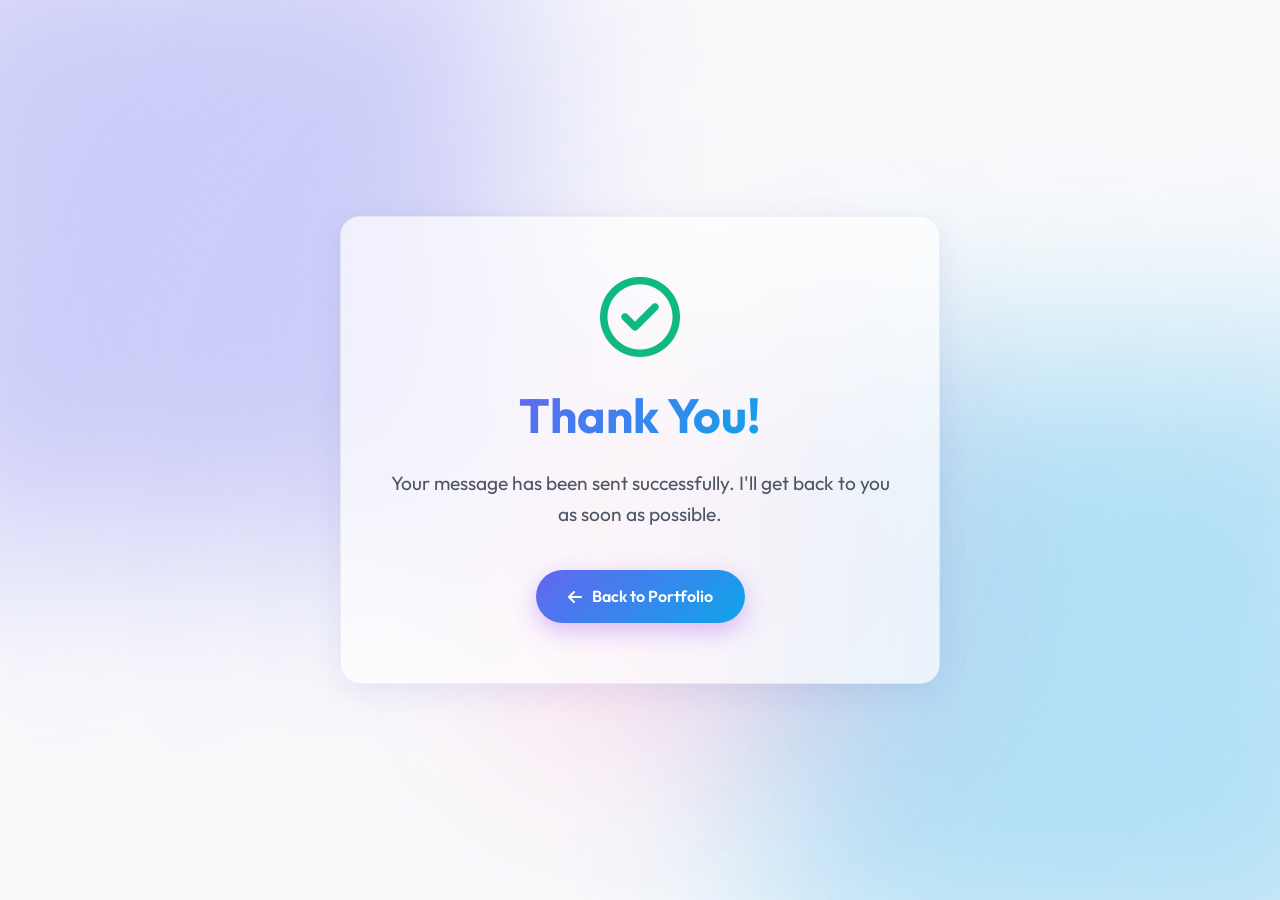
==== thankyou.html @ 8480499a "Add files via upload" ====
<!DOCTYPE html>
<html lang="en">
<head>
    <meta charset="UTF-8">
    <meta name="viewport" content="width=device-width, initial-scale=1.0">
    <title>Thank You - Shashwat Saini</title>
    <link rel="icon" type="image/svg+xml" href="favicon.svg">

    <!-- Google Fonts -->
    <link rel="preconnect" href="https://fonts.googleapis.com">
    <link rel="preconnect" href="https://fonts.gstatic.com" crossorigin>
    <link href="https://fonts.googleapis.com/css2?family=Bitcount+Grid+Double+Ink&family=Outfit:wght@300;400;500;600&family=Playfair+Display:ital,wght@0,600;0,700;1,600&display=swap" rel="stylesheet">
    
    <!-- FontAwesome styling for icons -->
    <link rel="stylesheet" href="https://cdnjs.cloudflare.com/ajax/libs/font-awesome/6.4.0/css/all.min.css">
    
    <!-- Custom CSS Base -->
    <link rel="stylesheet" href="style.css">
    
    <!-- Inbuilt specific CSS for Thank You Page -->
    <style>
        .thank-you-wrapper {
            min-height: 100vh;
            display: flex;
            align-items: center;
            justify-content: center;
            text-align: center;
            padding: 20px;
        }
        .thank-you-card {
            padding: 60px 40px;
            max-width: 600px;
            width: 100%;
            display: flex;
            flex-direction: column;
            align-items: center;
        }
        .success-icon {
            font-size: 5rem;
            color: #10b981; /* Green success color */
            margin-bottom: 20px;
            animation: popIn 0.5s cubic-bezier(0.175, 0.885, 0.32, 1.275) forwards;
        }
        .thank-you-title {
            font-size: 3rem;
            margin-bottom: 15px;
        }
        .thank-you-text {
            font-size: 1.2rem;
            color: var(--text-muted);
            margin-bottom: 40px;
        }
        @keyframes popIn {
            0% { transform: scale(0); opacity: 0; }
            100% { transform: scale(1); opacity: 1; }
        }
    </style>
</head>
<body data-theme="light">
    <!-- Fluid Animated Background Mesh -->
    <div class="bg-mesh">
        <div class="blob blob-1"></div>
        <div class="blob blob-2"></div>
        <div class="blob blob-3"></div>
    </div>

    <!-- Main Content -->
    <main>
        <section class="thank-you-wrapper">
            <div class="glass-card thank-you-card">
                <i class="fa-regular fa-circle-check success-icon"></i>
                <h1 class="thank-you-title highlight-accent">Thank You!</h1>
                <p class="thank-you-text">Your message has been sent successfully. I'll get back to you as soon as possible.</p>
                
                <a href="index.html" class="btn btn-primary">
                    <i class="fa-solid fa-arrow-left"></i> Back to Portfolio
                </a>
            </div>
        </section>
    </main>
    
    <!-- Include script for theme behavior -->
    <script>
        // Check localStorage for saved theme to apply immediately on thank you page
        const savedTheme = localStorage.getItem('portfolio-theme');
        if (savedTheme) {
            document.body.setAttribute('data-theme', savedTheme);
        }
    </script>
</body>
</html>
---- style.css ----
/* ===============================
   CSS VARIABLES & THEME SYSTEM
=============================== */
:root {
    /* Transitions & Physics */
    --transition: all 0.4s cubic-bezier(0.25, 0.8, 0.25, 1);

    /* Layout */
    --max-width: 1200px;
}

[data-theme="dark"] {
    /* Primary Colors */
    --bg-base: #02446a;
    --text-main: #f0f0f5;
    --text-muted: #a1a3af;

    /* Gradients & Accents */
    /* Indigo-Violet-Cyan Theme */
    --accent-primary: #71acef;
    --accent-secondary: #00d2ff;
    --accent-gradient: linear-gradient(135deg, var(--accent-primary), var(--accent-secondary));

    /* Glassmorphism Variables */
    --glass-bg: rgba(20, 22, 28, 0.6);
    --glass-border: rgba(255, 255, 255, 0.08);
    --glass-shadow: 0 8px 32px rgba(0, 0, 0, 0.3);

    /* Element Backgrounds */
    --card-bg: rgba(30, 32, 40, 0.4);
    --nav-bg: rgba(15, 17, 21, 0.85);
}

[data-theme="light"] {
    --bg-base: #f9f9fb;
    --text-main: #111827;
    --text-muted: #4b5563;

    --accent-primary: #6366f1;
    --accent-secondary: #0ea5e9;
    --accent-gradient: linear-gradient(135deg, var(--accent-primary), var(--accent-secondary));

    --glass-bg: rgba(255, 255, 255, 0.7);
    --glass-border: rgba(0, 0, 0, 0.05);
    --glass-shadow: 0 8px 32px rgba(31, 38, 135, 0.08);

    --card-bg: rgba(255, 255, 255, 0.8);
    --nav-bg: rgba(249, 249, 251, 0.9);
}

/* ===============================
   RESET & BASE STYLES
=============================== */
* {
    margin: 0;
    padding: 0;
    box-sizing: border-box;
}

html {
    scroll-behavior: smooth;
}

body {
    font-family: 'Outfit', sans-serif;
    font-size: 15px;
    background-color: var(--bg-base);
    color: var(--text-main);
    line-height: 1.6;
    overflow-x: hidden;
    transition: background-color 0.5s ease, color 0.5s ease;
}

h1,
h2,
h3,
h4 {
    font-family: 'Outfit', sans-serif;
}

.logo {
    font-family: 'Bitcount Grid Double Ink', monospace;
}

a {
    text-decoration: none;
    color: inherit;
    transition: var(--transition);
}

.container {
    max-width: var(--max-width);
    margin: 0 auto;
    padding: 0 20px;
}

.section {
    padding: 100px 0;
    position: relative;
    z-index: 2;
}

.section-title {
    font-size: 2.5rem;
    font-weight: 700;
    margin-bottom: 50px;
    position: relative;
    display: inline-block;
}

.section-title::after {
    content: '';
    position: absolute;
    bottom: -10px;
    left: 0;
    width: 60%;
    height: 4px;
    background: var(--accent-gradient);
    border-radius: 2px;
}

.text-center {
    text-align: center;
}

.text-center .section-title::after {
    left: 50%;
    transform: translateX(-50%);
}

.highlight-accent {
    background: var(--accent-gradient);
    -webkit-background-clip: text;
    background-clip: text;
    -webkit-text-fill-color: transparent;
    font-weight: bold;
}

/* ===============================
   PREMIUM BACKGROUND ANIMATION
=============================== */
.bg-mesh {
    position: fixed;
    top: 0;
    left: 0;
    width: 100vw;
    height: 100vh;
    z-index: 0;
    overflow: hidden;
    pointer-events: none;
    background: radial-gradient(circle at 50% 50%, rgba(15, 17, 21, 0) 0%, var(--bg-base) 100%);
}

.blob {
    position: absolute;
    filter: blur(100px);
    z-index: -1;
    opacity: 0.5;
    animation: float 20s infinite ease-in-out alternate;
}

.blob-1 {
    top: -10%;
    left: -10%;
    width: 50vw;
    height: 50vw;
    background: var(--accent-primary);
    animation-delay: 0s;
}

.blob-2 {
    bottom: -10%;
    right: -10%;
    width: 50vw;
    height: 50vw;
    background: var(--accent-secondary);
    animation-delay: -5s;
    animation-direction: alternate-reverse;
}

.blob-3 {
    top: 40%;
    left: 40%;
    width: 30vw;
    height: 30vw;
    background: rgba(255, 0, 128, 0.4);
    animation-delay: -10s;
}

@keyframes float {
    0% {
        transform: translate(0, 0) scale(1);
    }

    33% {
        transform: translate(5vw, 10vh) scale(1.1);
    }

    66% {
        transform: translate(-10vw, 5vh) scale(0.9);
    }

    100% {
        transform: translate(0, -5vh) scale(1);
    }
}

[data-theme="light"] .blob {
    opacity: 0.3;
}

/* ===============================
   SCROLL PROGRESS BAR
=============================== */
.scroll-progress-container {
    position: fixed;
    top: 0;
    left: 0;
    width: 100%;
    height: 4px;
    background: transparent;
    z-index: 9999;
}

.scroll-progress {
    height: 100%;
    background: var(--accent-gradient);
    width: 0%;
    transition: width 0.1s ease-out;
}

/* ===============================
   GLASSMORPHISM UTILITIES
=============================== */
.glass-card {
    background: var(--glass-bg);
    backdrop-filter: blur(16px);
    -webkit-backdrop-filter: blur(16px);
    border: 1px solid var(--glass-border);
    border-radius: 20px;
    box-shadow: var(--glass-shadow);
    transition: var(--transition);
}

.glass-card:hover {
    transform: translateY(-5px);
    border-color: rgba(255, 255, 255, 0.2);
    box-shadow: 0 15px 40px rgba(0, 0, 0, 0.4);
}

[data-theme="light"] .glass-card:hover {
    border-color: rgba(0, 0, 0, 0.1);
    box-shadow: 0 15px 40px rgba(0, 0, 0, 0.1);
}

/* ===============================
   NAVIGATION
=============================== */
.navbar {
    position: fixed;
    top: 0;
    width: 100%;
    z-index: 1000;
    transition: var(--transition);
    padding: 25px 0;
}

.navbar.scrolled {
    padding: 15px 0;
    background: var(--nav-bg);
    backdrop-filter: blur(20px);
    -webkit-backdrop-filter: blur(20px);
    border-bottom: 1px solid var(--glass-border);
    box-shadow: 0 4px 30px rgba(0, 0, 0, 0.1);
}

.nav-container {
    max-width: var(--max-width);
    margin: 0 auto;
    padding: 0 20px;
    display: flex;
    justify-content: space-between;
    align-items: center;
}

.logo {
    font-size: 1.5rem;
    font-weight: 400;
    background: var(--accent-gradient);
    -webkit-background-clip: text;
    background-clip: text;
    -webkit-text-fill-color: transparent;
    letter-spacing: 2px;
}

.nav-links {
    display: flex;
    list-style: none;
    gap: 30px;
}

.nav-link {
    font-weight: 500;
    font-size: 1rem;
    position: relative;
    padding: 5px 0;
}

.nav-link::after {
    content: '';
    position: absolute;
    bottom: 0;
    left: 0;
    width: 0;
    height: 2px;
    background: var(--accent-gradient);
    transition: var(--transition);
    border-radius: 2px;
}

.nav-link:hover::after,
.nav-link.active::after {
    width: 100%;
}

.nav-actions {
    display: flex;
    align-items: center;
    gap: 15px;
}

.theme-toggle {
    background: var(--glass-bg);
    backdrop-filter: blur(16px);
    -webkit-backdrop-filter: blur(16px);
    border: 1px solid var(--glass-border);
    color: var(--text-main);
    font-size: 1.2rem;
    cursor: pointer;
    transition: all 0.4s cubic-bezier(0.175, 0.885, 0.32, 1.275);
    border-radius: 50%;
    width: 46px;
    height: 46px;
    display: flex;
    align-items: center;
    justify-content: center;
    box-shadow: var(--glass-shadow);
    position: relative;
    z-index: 10;
}

.theme-toggle:hover {
    transform: translateY(-3px) scale(1.05) rotate(15deg);
    color: var(--accent-primary);
    border-color: var(--accent-primary);
}

.theme-toggle:active {
    transform: scale(0.9) rotate(-10deg);
}

[data-theme="dark"] .theme-toggle:hover {
    color: #ffdf00;
    border-color: rgba(255, 223, 0, 0.5);
    box-shadow: 0 0 15px rgba(255, 223, 0, 0.3);
}

[data-theme="light"] .theme-toggle:hover {
    color: #6366f1;
    border-color: rgba(99, 102, 241, 0.5);
    box-shadow: 0 0 15px rgba(99, 102, 241, 0.3);
}

/* ===============================
   BUTTONS
=============================== */
.btn {
    display: inline-flex;
    align-items: center;
    justify-content: center;
    gap: 10px;
    padding: 14px 32px;
    border-radius: 50px;
    font-weight: 600;
    font-size: 1rem;
    cursor: pointer;
    transition: var(--transition);
    border: none;
    outline: none;
}

.btn-primary {
    background: var(--accent-gradient);
    color: white;
    box-shadow: 0 8px 25px rgba(138, 43, 226, 0.3);
}

.btn-primary:hover {
    transform: translateY(-3px);
    box-shadow: 0 12px 30px rgba(138, 43, 226, 0.5);
    color: white;
}

.btn-secondary {
    background: transparent;
    color: var(--text-main);
    border: 1px solid var(--text-main);
}

.btn-secondary:hover {
    background: var(--text-main);
    color: var(--bg-base);
    transform: translateY(-3px);
}

.btn-large {
    padding: 18px 45px;
    font-size: 1.1rem;
}

/* ===============================
   HERO SECTION
=============================== */
.hero {
    min-height: 100vh;
    display: flex;
    align-items: center;
    justify-content: center;
    text-align: center;
    padding-top: 100px;
    /* Offset for navbar */
}

.hero-content {
    max-width: 800px;
}

.hero-title {
    font-size: 4rem;
    line-height: 1.1;
    letter-spacing: -1.5px;
    margin-bottom: 20px;
}

.hero-subtitle {
    font-size: 1.5rem;
    color: var(--text-muted);
    margin-bottom: 25px;
    font-weight: 400;
}

.hero-desc {
    font-size: 1.2rem;
    color: var(--text-muted);
    max-width: 600px;
    margin: 0 auto 40px;
}

.hero-buttons {
    display: flex;
    gap: 20px;
    justify-content: center;
}

.scroll-down-icon {
    position: absolute;
    bottom: 40px;
    left: 50%;
    transform: translateX(-50%);
    font-size: 1.5rem;
    animation: bounce 2s infinite;
    color: var(--text-muted);
}

@keyframes bounce {

    0%,
    20%,
    50%,
    80%,
    100% {
        transform: translateY(0) translateX(-50%);
    }

    40% {
        transform: translateY(-20px) translateX(-50%);
    }

    60% {
        transform: translateY(-10px) translateX(-50%);
    }
}

/* ===============================
   ABOUT SECTION
=============================== */
.about-grid {
    display: grid;
    grid-template-columns: 1fr 1fr;
    gap: 60px;
    align-items: center;
}

.about-image {
    width: 100%;
    aspect-ratio: 1;
    border-radius: 30px;
    display: flex;
    align-items: center;
    justify-content: center;
    background: linear-gradient(135deg, rgba(255, 255, 255, 0.1), rgba(0, 0, 0, 0.2));
}

.placeholder-icon {
    font-size: 5rem;
    color: var(--text-muted);
    opacity: 0.5;
}

.about-text h3 {
    font-size: 1.8rem;
    margin-bottom: 20px;
}

.about-text p {
    font-size: 1.1rem;
    color: var(--text-muted);
    margin-bottom: 20px;
}

.interests {
    display: flex;
    flex-wrap: wrap;
    gap: 15px;
    margin-top: 30px;
}

.interest-tag {
    padding: 10px 20px;
    border-radius: 30px;
    background: var(--card-bg);
    border: 1px solid var(--glass-border);
    font-weight: 500;
    display: flex;
    align-items: center;
    gap: 8px;
    font-size: 0.95rem;
}

/* ===============================
   EDUCATION TIMELINE
=============================== */
.timeline {
    position: relative;
    max-width: 800px;
    margin: 0 auto;
}

.timeline::after {
    content: '';
    position: absolute;
    width: 2px;
    background: rgba(255, 255, 255, 0.1);
    top: 0;
    bottom: 0;
    left: 30px;
}

[data-theme="light"] .timeline::after {
    background: rgba(0, 0, 0, 0.1);
}

.timeline-item {
    padding-left: 80px;
    position: relative;
    margin-bottom: 40px;
}

.timeline-dot {
    position: absolute;
    left: 21px;
    top: 10px;
    width: 20px;
    height: 20px;
    border-radius: 50%;
    background: var(--accent-gradient);
    z-index: 1;
    box-shadow: 0 0 10px var(--accent-primary);
}

.timeline-content {
    padding: 30px;
}

.timeline-date {
    display: inline-block;
    font-weight: 600;
    margin-bottom: 10px;
    letter-spacing: 1px;
    text-transform: uppercase;
    font-size: 0.85rem;
}

.timeline-degree {
    font-size: 1.5rem;
    margin-bottom: 5px;
}

.timeline-university {
    color: var(--text-muted);
    font-weight: 500;
    margin-bottom: 15px;
}

/* ===============================
   SKILLS SECTION
=============================== */
.skills-grid {
    display: grid;
    grid-template-columns: repeat(auto-fit, minmax(300px, 1fr));
    gap: 30px;
}

.skill-category {
    padding: 40px 30px;
}

.skill-header {
    display: flex;
    align-items: center;
    margin-bottom: 30px;
    gap: 15px;
}

.skill-icon {
    font-size: 2rem;
}

.skill-header h3 {
    font-size: 1.3rem;
}

.skill-tags {
    display: flex;
    flex-wrap: wrap;
    gap: 12px;
}

.skill-tag {
    padding: 10px 20px;
    background: var(--card-bg);
    border: 1px solid var(--glass-border);
    border-radius: 30px;
    font-size: 0.9rem;
    font-weight: 500;
    color: var(--text-main);
    transition: var(--transition);
}

.skill-tag:hover {
    background: var(--accent-gradient);
    color: white;
    transform: translateY(-2px);
    border-color: transparent;
}

/* ===============================
   RESUME SECTION
=============================== */
.resume-card {
    padding: 60px;
    max-width: 800px;
    margin: 0 auto;
    display: flex;
    flex-direction: column;
    align-items: center;
    gap: 30px;
}

.resume-content h2 {
    font-size: 2.5rem;
    margin-bottom: 15px;
}

.resume-content p {
    color: var(--text-muted);
    font-size: 1.1rem;
}

/* ===============================
   CONTACT SECTION
=============================== */
.contact-wrapper {
    display: grid;
    grid-template-columns: 1fr 1.5fr;
    gap: 40px;
}

.contact-info {
    padding: 40px;
}

.contact-subtitle {
    color: var(--text-muted);
    margin: 15px 0 30px;
}

.contact-method {
    display: flex;
    align-items: center;
    gap: 20px;
    margin-bottom: 25px;
}

.icon-box {
    width: 50px;
    height: 50px;
    border-radius: 12px;
    background: var(--accent-gradient);
    display: flex;
    align-items: center;
    justify-content: center;
    font-size: 1.5rem;
    color: white;
}

.method-text h4 {
    color: var(--text-muted);
    font-weight: 500;
    font-size: 0.9rem;
}

.method-text a {
    font-weight: 600;
    font-size: 1.1rem;
}

.method-text a:hover {
    color: var(--accent-secondary);
}

.contact-form-wrapper {
    padding: 40px;
}

.form-group.row {
    display: grid;
    grid-template-columns: 1fr 1fr;
    gap: 20px;
}

.input-field {
    margin-bottom: 25px;
}

.input-field label {
    display: block;
    margin-bottom: 8px;
    font-weight: 500;
    color: var(--text-muted);
}

.input-field input,
.input-field textarea {
    width: 100%;
    padding: 15px 20px;
    background: var(--card-bg);
    border: 1px solid var(--glass-border);
    border-radius: 12px;
    color: var(--text-main);
    font-family: inherit;
    font-size: 1rem;
    transition: var(--transition);
}

.input-field input:focus,
.input-field textarea:focus {
    outline: none;
    border-color: var(--accent-secondary);
    box-shadow: 0 0 10px rgba(0, 210, 255, 0.2);
}

.submit-btn {
    width: 100%;
}

/* ===============================
   FOOTER & BACK TO TOP
=============================== */
.footer {
    padding: 30px 0;
    border-top: 1px solid var(--glass-border);
    color: var(--text-muted);
}

.back-to-top {
    position: fixed;
    bottom: 30px;
    right: 30px;
    width: 50px;
    height: 50px;
    border-radius: 50%;
    display: flex;
    align-items: center;
    justify-content: center;
    font-size: 1.2rem;
    z-index: 999;
    opacity: 0;
    visibility: hidden;
    transform: translateY(20px);
}

.back-to-top.active {
    opacity: 1;
    visibility: visible;
    transform: translateY(0);
}

/* ===============================
   RESPONSIVE DESIGN (MOBILE)
=============================== */
@media (max-width: 991px) {
    .hero-title {
        font-size: 4rem;
    }

    .hero-subtitle {
        font-size: 1.5rem;
    }

    .about-grid,
    .contact-wrapper {
        grid-template-columns: 1fr;
    }

    .about-image {
        max-width: 400px;
        margin: 0 auto;
    }
}

@media (max-width: 768px) {
    .nav-links {
        display: none;
        /* In a real app add a hamburger menu */
    }

    .hero-title {
        font-size: 3rem;
    }

    .section {
        padding: 70px 0;
    }

    .form-group.row {
        grid-template-columns: 1fr;
    }

    .hero-buttons {
        flex-direction: column;
    }

    .resume-card {
        padding: 40px 20px;
    }
}
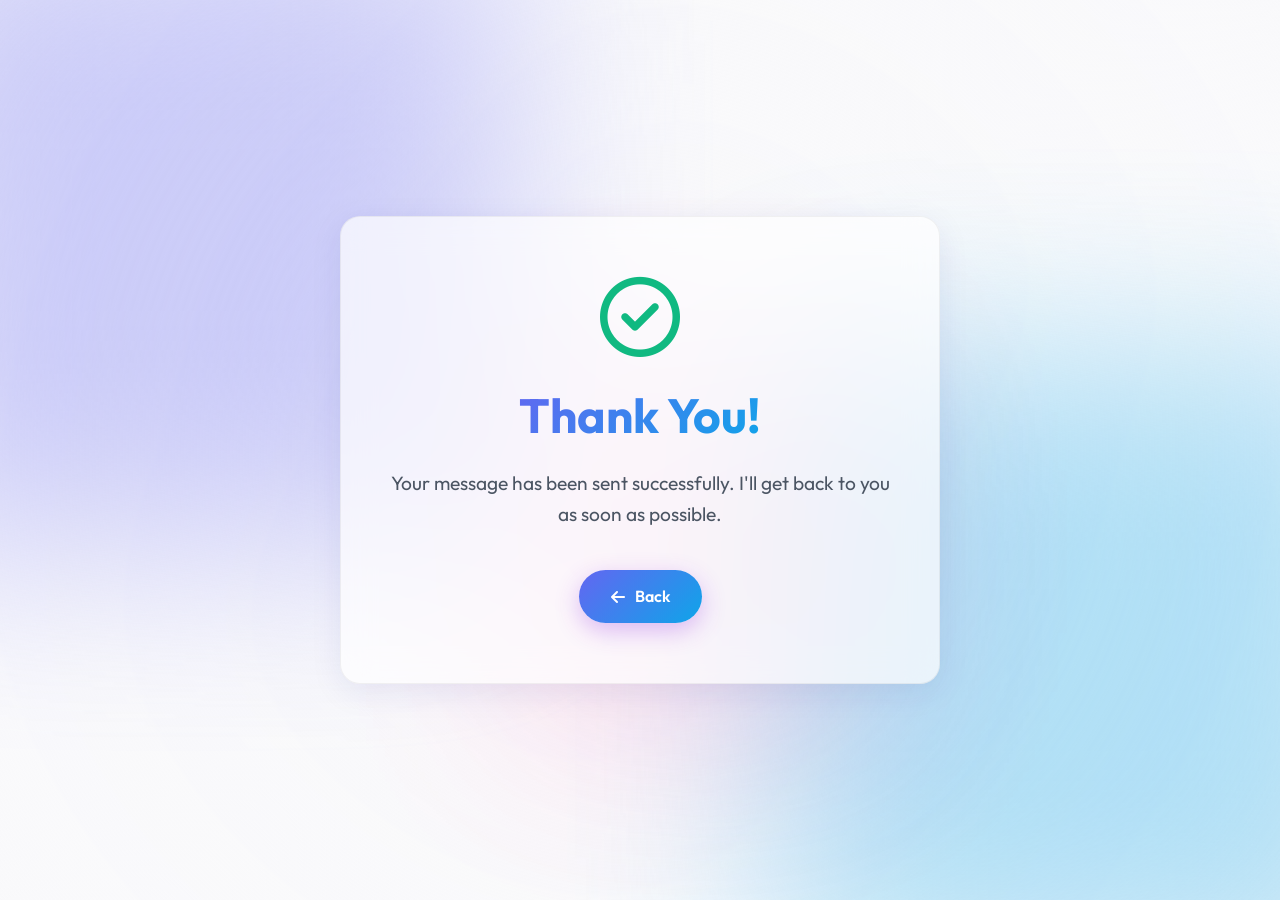
==== commit 864b99a2: "thankyou.html" ====
--- a/thankyou.html
+++ b/thankyou.html
@@ -73,7 +73,7 @@
                 <p class="thank-you-text">Your message has been sent successfully. I'll get back to you as soon as possible.</p>
                 
                 <a href="index.html" class="btn btn-primary">
-                    <i class="fa-solid fa-arrow-left"></i> Back to Portfolio
+                    <i class="fa-solid fa-arrow-left"></i> Back
                 </a>
             </div>
         </section>
